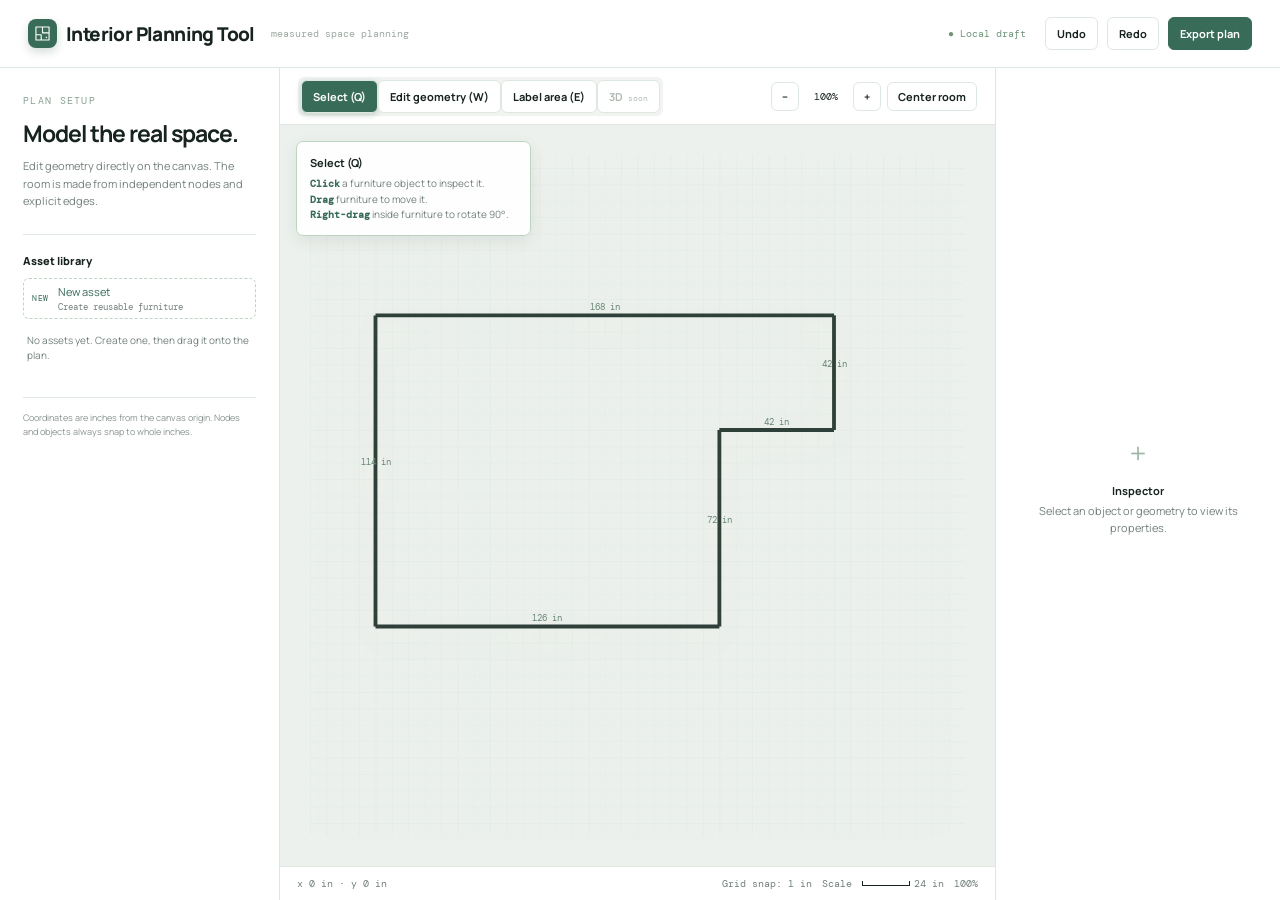
==== floorplan/index.html @ 4acb8b2d "Add floorplan tool" ====
<!doctype html><html lang="en"><head><meta charset="UTF-8"><meta name="viewport" content="width=device-width,initial-scale=1"><title>Interior Planning Tool</title><link rel="stylesheet" href="styles.css"></head><body>
<header class="topbar"><div class="brand"><span class="mark" aria-hidden="true"><svg viewBox="0 0 32 32" role="presentation"><path d="M6 6h20v20H6zM16 6v9h10M6 18h8v8"/><path d="M21 21h2v2h-2z"/></svg></span><span>Interior Planning Tool</span><small>measured space planning</small></div><div class="top-actions"><span id="saveState">● Local draft</span><button id="undoBtn">Undo</button><button id="redoBtn">Redo</button><button id="exportBtn" class="primary">Export plan</button></div></header>
<main class="shell"><aside class="left-panel"><div class="eyebrow">Plan setup</div><h1>Model the real space.</h1><p class="lede">Edit geometry directly on the canvas. The room is made from independent nodes and explicit edges.</p><div class="section-title">Geometry mode</div><div class="gesture-card"><div class="gesture"><b>Double-click</b><span>Blank space → add node</span></div><div class="gesture"><b>Left-drag</b><span>Node → move it</span></div><div class="gesture"><b>Right-drag</b><span>Node → draw an edge</span></div></div><label class="check"><input id="orthogonal" type="checkbox" checked> Prefer horizontal / vertical edges</label><label class="check"><input id="gridSnap" type="checkbox" checked> Snap to 1 in</label><div class="hint" id="drawStatus">Enter Edit geometry mode to edit the room directly.</div><div class="section-title with-action"><span>Objects</span><button id="newAsset">+ New asset</button></div><div class="tabs"><button class="tab active" data-tab="assets">Asset library</button><button class="tab" data-tab="builtins">Built-ins</button></div><div id="library"></div><div class="asset-note">Coordinates are inches from the canvas origin. Nodes always land on integer coordinates when snapping is on.</div></aside>
<section class="stage-area"><div class="toolbar"><div class="mode-buttons"><button class="mode active" data-mode="select">Select</button><button class="mode" data-mode="geometry">Edit geometry</button><button class="mode" data-mode="measure">Measure</button><button class="mode disabled" disabled title="3D view is not implemented in this prototype">3D <small>soon</small></button></div><div class="view-actions"><button id="zoomOut">−</button><span id="zoomValue">100%</span><button id="zoomIn">+</button><button id="fitView">Center room</button></div></div><div id="stage" class="stage"><svg id="plan" viewBox="0 0 240 180" preserveAspectRatio="xMidYMid meet"><defs><pattern id="grid" width="6" height="6" patternUnits="userSpaceOnUse"><path d="M 6 0 L 0 0 0 6" fill="none" stroke="#dce6df" stroke-width=".28"/></pattern><filter id="shadow"><feDropShadow dx="0" dy="3" stdDeviation="3" flood-opacity=".12"/></filter></defs><rect id="stageGrid" x="-100000" y="-100000" width="200000" height="200000" fill="url(#grid)"/><g id="roomLayer"></g><g id="measureLayer"></g><g id="objectLayer"></g><g id="clearanceLayer"></g><g id="uiLayer"></g></svg><div id="emptyOverlay" class="empty-overlay">Enter Edit geometry, then double-click to add a node</div></div><div class="statusbar"><span id="cursorReadout">x 0 in · y 0 in</span><span class="scale-wrap"><span id="snapReadout">Grid snap: 1 in</span><span>Scale</span><span id="scaleBar" class="scale-bar"><i></i><b>24 in</b></span><span id="zoomLabel">100%</span></span></div></section>
<aside id="inspector" class="right-panel"><div class="placeholder"><span class="placeholder-icon">＋</span><strong>Select geometry</strong><span>Edit coordinates, dimensions, and collision behavior here.</span></div></aside></main>
<dialog id="assetDialog"><form method="dialog"><div class="dialog-head"><div><div class="eyebrow">Asset library</div><h2>Create an asset</h2></div><button value="cancel" class="close">×</button></div><label>Name<input id="assetName" value="Custom furniture"></label><div class="form-row"><label>Width (in)<input id="assetW" type="number" value="36"></label><label>Depth (in)<input id="assetD" type="number" value="36"></label></div><label class="check"><input id="assetLegs" type="checkbox" checked> Has visible legs / supports</label><menu><button value="cancel">Cancel</button><button id="saveAsset" value="default" class="primary">Create asset</button></menu></form></dialog><script src="bootstrap.js"></script><script src="app.js"></script><link rel="stylesheet" href="enhancements.css"><script src="enhancements.js"></script><link rel="stylesheet" href="layout.css"><script src="layout.js"></script><script src="stable.js"></script><link rel="stylesheet" href="clearance.css"><script src="clearance.js"></script><script src="persistence.js"></script></body></html>
---- floorplan/styles.css ----
@import url('https://fonts.googleapis.com/css2?family=DM+Mono:wght@400;500&family=Manrope:wght@400;500;600;700;800&display=swap');
.gesture-card{border:1px solid var(--line);border-radius:7px;background:#fafcfa;margin-top:12px;padding:9px}.gesture{display:flex;justify-content:space-between;gap:8px;padding:6px 1px;border-bottom:1px solid #edf1ed;font-size:10px}.gesture:last-child{border:0}.gesture b{font:10px 'DM Mono';color:var(--green)}.gesture span{color:var(--muted);text-align:right}.geometry-active{background:var(--green)!important;color:#fff!important}.connect-preview{stroke:var(--green);stroke-width:1.2;stroke-dasharray:2 1;fill:none}.node-coordinate{font:3px 'DM Mono';fill:#6d8475;pointer-events:none}.right-panel .node-note{font:10px 'DM Mono';background:var(--soft);color:var(--green);padding:8px;border-radius:5px;margin:15px 0}
.outline{background:#fff;color:var(--green);border-color:#c4d9c8}.wide.active{background:var(--green);color:#fff}.mode.active{background:var(--green)!important;color:#fff!important;box-shadow:0 2px 6px #396b5944!important}.mode.disabled{color:#b0bbb4;cursor:not-allowed}.mode.disabled small{font:8px 'DM Mono';margin-left:3px}.room-edge{stroke:#2e4039;stroke-width:1.4}.selected-edge{stroke:var(--green);stroke-width:2}.room-node{r:1.6}.selected-node{fill:var(--green);r:2}.measure-line{stroke:var(--orange);stroke-width:1;stroke-dasharray:2 1}.measure-result{font:3.5px 'DM Mono';fill:#a46744}.asset-label{font:3.5px Manrope;fill:#315445;pointer-events:none}.draw-active{cursor:crosshair}.stage svg{user-select:none}.stage{touch-action:none}html,body{height:100%;overflow:hidden}.shell{min-height:0;overflow:hidden}.left-panel,.right-panel{min-height:0;overflow-y:auto}.stage-area{min-height:0}.stage{min-height:0}
.geometry-guide{position:absolute;top:16px;left:16px;width:235px;padding:12px 13px;border:1px solid #bcd5c3;border-radius:7px;background:#ffffffed;box-shadow:0 5px 16px #24372b16;z-index:5;font-size:10px;line-height:1.55;color:var(--muted);pointer-events:none}.geometry-guide strong{display:block;color:var(--ink);font-size:11px;margin-bottom:5px}.geometry-guide b{font-family:'DM Mono';color:var(--green)}
.named-area{fill:#9fc7aa35;stroke:#739b7d;stroke-width:.5;stroke-dasharray:2 1;pointer-events:none}.named-area-label{font:4px Manrope;fill:#4c765b;font-weight:700;pointer-events:none}
.candidate-area{fill:#d98d5540;stroke:#d98d55;stroke-width:1;stroke-dasharray:2 1;pointer-events:none}.area-form-button{width:100%;margin-top:15px;padding:9px;border:1px solid #c4d9c8;background:var(--soft);border-radius:5px;color:var(--green);font:10px Manrope;font-weight:700;cursor:pointer}
.named-area-label{cursor:grab}.label-leader{stroke:#739b7d;stroke-width:.45;stroke-dasharray:1.5 1;pointer-events:none}.named-area-label:active{cursor:grabbing}
.area-candidate{display:block;width:100%;text-align:left;margin-top:8px;padding:9px;border:1px solid var(--line);background:#fafcfa;border-radius:5px;color:var(--ink);font:10px Manrope;cursor:pointer}.area-candidate:hover{border-color:#a8c8af;background:var(--soft)}
.area-label-browser{display:flex;flex-direction:column;gap:7px;margin-top:16px}.area-label-row{display:flex;gap:6px;align-items:stretch}.area-label-select{flex:1;text-align:left;padding:9px 10px;border:1px solid var(--line);background:#fafcfa;border-radius:5px;color:var(--ink);cursor:pointer}.area-label-select:hover{border-color:#a8c8af;background:var(--soft)}.area-label-select strong,.area-label-select small{display:block}.area-label-select strong{font:11px Manrope}.area-label-select small{margin-top:3px;color:var(--muted);font:9px 'DM Mono'}.area-label-row.orphaned .area-label-select{border-color:#e5b9a8;background:#fff8f4}.area-label-row.orphaned .area-label-select small{color:#ac6048}.area-label-delete{align-self:stretch;padding:0 9px;border:1px solid #eed4cb;background:#fff5f2;border-radius:5px;color:#ac6048;font:10px Manrope;font-weight:700;cursor:pointer}.empty-label-list{color:var(--muted);font-size:10px;line-height:1.5;margin-top:16px;padding:12px 2px}
.area-editor{padding-top:6px}.area-editor label{display:block!important;text-transform:none!important;letter-spacing:0!important;font:11px Manrope!important;color:var(--ink)!important;margin:0 0 9px!important}.area-editor input{display:block;width:100%;margin-top:6px;padding:9px;border:1px solid var(--line);border-radius:5px;font:12px Manrope}.area-delete{width:100%;margin-top:8px;padding:9px;border:1px solid #eed4cb;background:#fff5f2;border-radius:5px;color:#ac6048;font:10px Manrope;font-weight:700;cursor:pointer}
.asset-editor{border-top:1px solid var(--line);margin-top:18px;padding-top:16px}.asset-editor h3{font-size:0;margin:0 0 12px}.asset-editor h3::after{content:'Furniture asset';font:10px 'DM Mono';letter-spacing:1.3px;text-transform:uppercase;color:#89a191}.asset-editor .sub{display:none}.asset-editor label{display:block;font:9px 'DM Mono';text-transform:uppercase;letter-spacing:.5px;color:var(--muted);margin:10px 0}.asset-editor input{display:block;width:100%;margin-top:5px;padding:8px;border:1px solid var(--line);border-radius:5px;font:12px Manrope}.asset-editor .form-row{display:flex;gap:8px}.asset-editor .form-row label{flex:1}.asset-editor button{width:100%;margin-top:8px;padding:8px;border-radius:5px;font:10px Manrope;font-weight:700;cursor:pointer}.asset-save{border:1px solid #c4d9c8;background:var(--soft);color:var(--green)}.asset-delete{border:1px solid #eed4cb;background:#fff5f2;color:#ac6048}.empty-library{color:var(--muted);font-size:10px;line-height:1.5;padding:14px 4px}.library-item{cursor:grab}.leg-shape,.collision-shape,.asset-label{pointer-events:none}
.asset-editor .eyebrow{margin-bottom:12px}.drag-preview{position:absolute;z-index:8;border:1.5px dashed var(--green);background:#dcebe099;border-radius:5px;pointer-events:none;display:none;transform:translate(-50%,-50%);font:10px Manrope;color:var(--green);align-items:center;justify-content:center}.asset-editor .sub{display:none}
.mark{width:32px;height:32px;border-radius:9px;background:linear-gradient(145deg,#4c836d,#285343);color:#fff;display:grid;place-items:center;box-shadow:0 4px 10px #28534333}.mark svg{width:21px;height:21px;fill:none;stroke:currentColor;stroke-linecap:round;stroke-linejoin:round;stroke-width:1.7}.mark svg path:last-child{fill:currentColor;stroke:none}
:root{--ink:#17231f;--muted:#73807a;--line:#dfe7e1;--green:#396b59;--soft:#edf4ee;--orange:#d98d55;--purple:#786b9e}*{box-sizing:border-box}body{margin:0;background:#f5f7f4;color:var(--ink);font-family:Manrope,Arial,sans-serif}.topbar{height:68px;background:#fff;border-bottom:1px solid var(--line);display:flex;align-items:center;justify-content:space-between;padding:0 28px}.brand{font-size:19px;font-weight:800;letter-spacing:-.6px;display:flex;align-items:center;gap:9px}.brand small{font:10px 'DM Mono';color:#9ca8a0;letter-spacing:0;margin-left:7px}.mark{width:29px;height:29px;border-radius:8px;background:var(--green);color:#fff;display:grid;place-items:center}.top-actions{display:flex;gap:9px;align-items:center}.top-actions button,.toolbar button,.section-title button{font:11px Manrope;font-weight:700;border:1px solid var(--line);background:#fff;border-radius:6px;padding:8px 11px;color:var(--ink);cursor:pointer}.top-actions .primary,.primary{background:var(--green);border-color:var(--green);color:white}.top-actions span{font:10px 'DM Mono';color:#6f9379;margin-right:10px}.shell{height:calc(100vh - 68px);display:grid;grid-template-columns:280px minmax(500px,1fr) 285px}.left-panel,.right-panel{background:#fff;padding:26px 23px}.left-panel{border-right:1px solid var(--line)}.right-panel{border-left:1px solid var(--line)}.eyebrow{font:10px 'DM Mono';letter-spacing:1.3px;text-transform:uppercase;color:#89a191;margin-bottom:10px}h1{font-size:23px;letter-spacing:-1px;margin:0 0 8px}.lede{color:var(--muted);font-size:11px;line-height:1.6;margin:0 0 24px}.section-title{border-top:1px solid var(--line);padding-top:18px;margin-top:18px;font-size:11px;font-weight:800}.section-title.with-action{display:flex;justify-content:space-between;align-items:center}.section-title button{font-size:10px;padding:5px 7px;color:var(--green);background:var(--soft);border-color:#d3e3d6}.wide{width:100%;padding:11px;border-radius:6px;border:1px solid #c4d9c8;margin-top:12px;font:11px Manrope;font-weight:800;cursor:pointer}.green{background:var(--soft);color:var(--green)}.hint{font:9px 'DM Mono';line-height:1.5;color:#89948e;margin:9px 2px 12px}.check{display:flex;align-items:center;gap:7px;color:var(--muted);font:10px Manrope;margin:8px 0}.check input{accent-color:var(--green)}.tabs{display:flex;background:#f2f5f2;border-radius:6px;padding:3px;margin-top:13px}.tab{border:0;background:transparent;border-radius:4px;flex:1;padding:7px 3px;font:10px Manrope;color:var(--muted);cursor:pointer}.tab.active{background:#fff;box-shadow:0 1px 3px #0001;color:var(--ink);font-weight:700}.library-item{display:flex;align-items:center;gap:9px;width:100%;border:1px solid transparent;background:#fafcfa;border-radius:6px;padding:9px 8px;margin-top:7px;text-align:left;cursor:pointer}.library-item:hover{border-color:#bcd6c4}.swatch{width:26px;height:26px;border-radius:5px;background:#e8f1e9;display:grid;place-items:center;color:var(--green);font-size:14px}.library-item strong{font:11px Manrope}.library-item small{display:block;font:9px 'DM Mono';color:var(--muted);margin-top:2px}.asset-note{font-size:9px;color:#89948e;line-height:1.6;border-top:1px solid var(--line);margin-top:20px;padding-top:13px}.stage-area{min-width:0;display:flex;flex-direction:column}.toolbar{height:57px;background:#fff;border-bottom:1px solid var(--line);display:flex;align-items:center;justify-content:space-between;padding:0 18px}.mode-buttons{display:flex;background:#f1f4f1;border-radius:6px;padding:3px}.mode{border:0;background:transparent;padding:7px 11px;border-radius:4px;font:10px Manrope;color:var(--muted);cursor:pointer}.mode.active{background:#fff;box-shadow:0 1px 3px #0001;color:var(--ink);font-weight:700}.view-actions{display:flex;align-items:center;gap:6px}.view-actions button{padding:6px 10px}.view-actions span{font:10px 'DM Mono';width:42px;text-align:center}.stage{position:relative;flex:1;overflow:hidden;background:#edf1ed;background-image:radial-gradient(#d4ded6 1px,transparent 1px);background-size:20px 20px;padding:30px}.stage svg{width:100%;height:100%;display:block;filter:drop-shadow(0 12px 18px #253a3012)}.empty-overlay{position:absolute;top:50%;left:50%;transform:translate(-50%,-50%);padding:10px 13px;border:1px solid #bfd3c4;border-radius:6px;background:#fff;box-shadow:0 3px 10px #0001;color:var(--green);font:11px Manrope;font-weight:700;pointer-events:none}.statusbar{height:34px;background:#fff;border-top:1px solid var(--line);display:flex;align-items:center;justify-content:space-between;padding:0 17px;color:var(--muted);font:10px 'DM Mono'}.scale-wrap{display:flex;align-items:center;gap:10px}.scale-bar{display:flex;align-items:center;gap:4px}.scale-bar i{width:48px;height:5px;border-left:1px solid var(--ink);border-right:1px solid var(--ink);border-bottom:1px solid var(--ink);display:inline-block}.scale-bar b{font-weight:400}.right-panel{overflow:auto}.placeholder{height:100%;display:flex;flex-direction:column;justify-content:center;align-items:center;text-align:center;color:var(--muted);font-size:11px;line-height:1.6}.placeholder strong{color:var(--ink);margin:9px 0 2px}.placeholder-icon{font-size:26px;color:#9eb7a5}.inspector-head{border-bottom:1px solid var(--line);padding-bottom:15px}.inspector h2{font-size:18px;letter-spacing:-.5px;margin:0 0 3px}.sub{font:9px 'DM Mono';color:var(--muted);text-transform:uppercase}.inspector-rule{border-top:1px solid var(--line);margin:18px 0 14px}.inspector label,.dialog-head+label,.dialog-head~label{display:block;font:9px 'DM Mono';text-transform:uppercase;letter-spacing:.5px;color:var(--muted);margin:12px 0}.inspector input,.inspector select,.dialog input{width:100%;display:block;margin-top:5px;padding:8px;border:1px solid var(--line);border-radius:5px;font:12px Manrope;color:var(--ink)}.form-row{display:flex;gap:10px}.form-row label{flex:1}.pill{display:inline-block;padding:4px 7px;border-radius:20px;background:var(--soft);color:var(--green);font:9px 'DM Mono';margin-top:10px}.warning{background:#fff5ee;color:#a46744;border-radius:5px;padding:8px;font-size:10px;line-height:1.5;margin-top:15px}.danger{width:100%;background:#fff5f2;color:#ac6048;border:1px solid #eed4cb;border-radius:5px;padding:9px;font:10px Manrope;font-weight:700;margin-top:15px;cursor:pointer}.node{cursor:pointer}.room-node{fill:#fff;stroke:var(--green);stroke-width:1.2}.measure-text{font:3.3px 'DM Mono';fill:#668475}.draw-active{cursor:crosshair}.drawing-line{fill:none;stroke:var(--green);stroke-width:1.2;stroke-dasharray:2 1}.asset-shape{cursor:move;stroke-width:.8}.selected-shape{stroke:#17231f;stroke-width:1.4}.collision-shape{fill:#d98d5530;stroke:#d98d55;stroke-dasharray:1.4 1.1;stroke-width:.6;pointer-events:none}.leg-shape{fill:#8b795c;stroke:#fff;stroke-width:.3}.builtin-shape{fill:#f1e4d8;stroke:#be855e;stroke-width:.8;cursor:pointer}.builtin-label{font:3.5px Manrope;fill:#855a39;pointer-events:none}.room-fill{fill:#fff;stroke:#2e4039;stroke-width:1.5}.vertex-handle{fill:#fff;stroke:var(--green);stroke-width:1;cursor:pointer}.vertex-handle.active{fill:var(--green)}dialog{border:0;border-radius:9px;padding:0;box-shadow:0 20px 60px #17231f44;color:var(--ink);width:350px}dialog::backdrop{background:#17231f44}.dialog-head{display:flex;justify-content:space-between;align-items:start;padding:22px 22px 5px}.dialog-head h2{margin:0;font-size:19px}.close{border:0;background:transparent;font-size:22px;color:var(--muted);cursor:pointer}dialog form{padding-bottom:17px}dialog form>label,dialog form>.form-row,dialog form>.check{margin-left:22px;margin-right:22px}dialog menu{display:flex;justify-content:flex-end;gap:7px;margin:18px 22px 0;padding:12px 0 0;border-top:1px solid var(--line)}dialog menu button{border:1px solid var(--line);background:#fff;border-radius:5px;padding:8px 11px;font:11px Manrope;cursor:pointer}
---- floorplan/enhancements.css ----
/* Furniture inspector refinements. */
.asset-editor label.check {
  display: flex;
  align-items: center;
  justify-content: space-between;
  gap: 12px;
  line-height: 1.35;
}

.asset-editor label.check input {
  order: 2;
  flex: 0 0 auto;
  width: 16px;
  height: 16px;
  margin: 0;
}

.asset-form-note {
  color: var(--muted);
  font: 9px 'DM Mono';
  line-height: 1.5;
  margin: -4px 0 13px;
}

.asset-status {
  border-top: 1px solid var(--line);
  color: var(--muted);
  font: 9px 'DM Mono';
  line-height: 1.6;
  margin-top: 16px;
  padding-top: 12px;
}

.right-asset-editor input[readonly] {
  background: #f7faf7;
  color: var(--muted);
}

.collision-shape {
  display: none;
}

.selected-shape + .collision-shape {
  display: block;
}
---- floorplan/layout.css ----
/* Asset-library-only left rail. */
.left-panel .section-title.with-action {
  display: block;
  color: var(--green);
  font-size: 12px;
  letter-spacing: .2px;
}

.left-panel .section-title.with-action button {
  display: none;
}

.new-asset-row {
  min-height: 36px;
  padding: 5px 8px;
  margin-top: 10px;
  background: #fff;
  border: 1px dashed #bcd6c4;
}

.new-asset-row .swatch {
  display: none;
}

.new-asset-row .new-asset-mark {
  flex: 0 0 auto;
  color: var(--green);
  font: 8px 'DM Mono';
  letter-spacing: .5px;
}

.new-asset-row strong {
  color: var(--green);
}

.new-asset-row small {
  color: var(--muted);
}

.mode.active {
  background: var(--green) !important;
  color: #fff !important;
  box-shadow: 0 2px 6px #396b5944 !important;
}

.asset-shape:not(.builtin-shape) {
  fill: #dceade;
  stroke: #6b9479;
}

.asset-shape.selected-shape {
  fill: #e8f3e9;
  stroke: var(--green);
}

.rotation-center {
  fill: #fff;
  stroke: var(--orange);
  stroke-width: 1;
}

.rotation-center-cross {
  stroke: var(--orange);
  stroke-width: .7;
  pointer-events: none;
}
---- floorplan/clearance.css ----
/* Collision and clearance visualization. */
.stage {
  background-image: none;
}

.asset-shape:not(.collision-furniture) {
  fill-opacity: .5;
  stroke-opacity: .75;
}

.asset-shape.collision-furniture {
  opacity: .38;
  fill: #efaaa0 !important;
  stroke: #c8564b !important;
}

.room-edge.doorway-edge {
  stroke: #9b6546;
  stroke-width: 2;
}

.room-edge.sliding-door-edge {
  stroke: #4f7fa3;
  stroke-width: 2;
}

.room-edge.sliding-door-part-edge {
  stroke: #7868a6;
  stroke-dasharray: 4 2;
  stroke-width: 1.9;
}

.room-edge.collision-edge {
  stroke: #c8564b !important;
  stroke-width: 2.2 !important;
}

.room-edge.hidden-edge {
  stroke-dasharray: 3 2;
  opacity: .42;
}

.room-edge.clearance-edge {
  stroke-dasharray: 2 1;
}

.room-edge.clearance-boundary {
  stroke-dasharray: none;
}

.room-edge.collision-edge.hidden-edge {
  opacity: 1;
  stroke-dasharray: 3 2;
}

.collision-edge-overlay {
  fill: none;
  stroke: #c8564b;
  stroke-width: 2.4;
  stroke-linecap: round;
  pointer-events: none;
}

.clearance-surface {
  fill: #b7cdbd2e;
  stroke: #739b7d99;
  stroke-width: .55;
  stroke-dasharray: 3 2;
  pointer-events: none;
}

.clearance-under-furniture {
  fill: #ffffff3d;
  stroke: #ffffff88;
  stroke-width: .5;
  pointer-events: none;
}

.clearance-editor {
  border-top: 1px solid var(--line);
  margin-top: 18px;
  padding-top: 16px;
}

.clearance-editor label {
  display: block;
  color: var(--muted);
  font: 9px 'DM Mono';
  letter-spacing: .5px;
  margin: 10px 0;
  text-transform: uppercase;
}

.clearance-editor input[type="number"] {
  display: block;
  margin-top: 5px;
  padding: 8px;
  width: 100%;
}

.clearance-editor select {
  background: var(--paper, #fff);
  border: 1px solid var(--line);
  border-radius: 4px;
  display: block;
  font: 12px 'DM Mono';
  margin-top: 5px;
  padding: 8px;
  width: 100%;
}

.clearance-editor .edge-clearance-heading {
  margin-top: 18px;
}

.clearance-editor label.check {
  align-items: center;
  display: flex;
  justify-content: space-between;
  line-height: 1.35;
}

.clearance-editor label.check input {
  flex: 0 0 auto;
  height: 16px;
  margin: 0;
  order: 2;
  width: 16px;
}
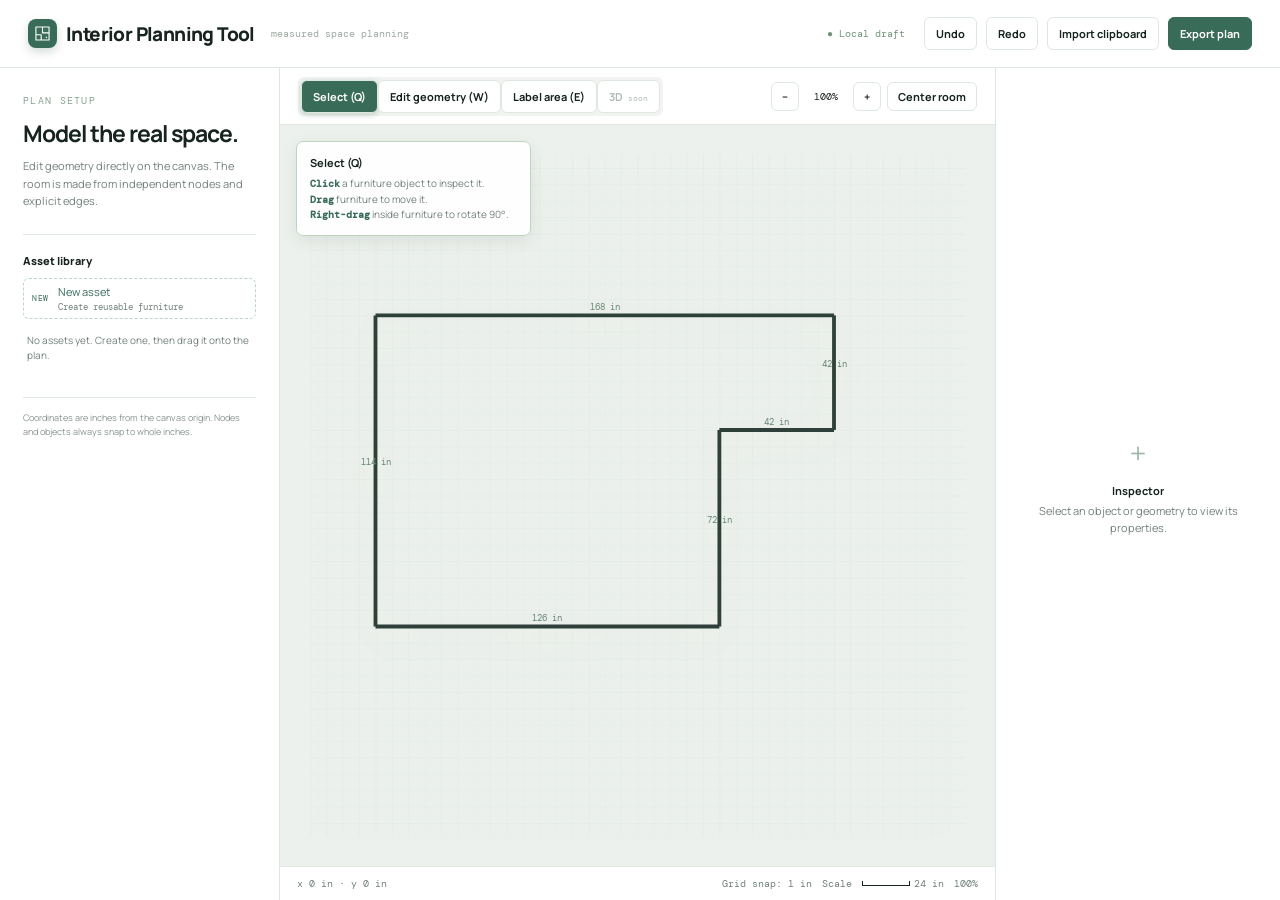
==== commit 3c210229: "Update floorplan tool Adds import from clipboard" ====
--- a/floorplan/index.html
+++ b/floorplan/index.html
@@ -1,5 +1,5 @@
 <!doctype html><html lang="en"><head><meta charset="UTF-8"><meta name="viewport" content="width=device-width,initial-scale=1"><title>Interior Planning Tool</title><link rel="stylesheet" href="styles.css"></head><body>
-<header class="topbar"><div class="brand"><span class="mark" aria-hidden="true"><svg viewBox="0 0 32 32" role="presentation"><path d="M6 6h20v20H6zM16 6v9h10M6 18h8v8"/><path d="M21 21h2v2h-2z"/></svg></span><span>Interior Planning Tool</span><small>measured space planning</small></div><div class="top-actions"><span id="saveState">● Local draft</span><button id="undoBtn">Undo</button><button id="redoBtn">Redo</button><button id="exportBtn" class="primary">Export plan</button></div></header>
+<header class="topbar"><div class="brand"><span class="mark" aria-hidden="true"><svg viewBox="0 0 32 32" role="presentation"><path d="M6 6h20v20H6zM16 6v9h10M6 18h8v8"/><path d="M21 21h2v2h-2z"/></svg></span><span>Interior Planning Tool</span><small>measured space planning</small></div><div class="top-actions"><span id="saveState">● Local draft</span><button id="undoBtn">Undo</button><button id="redoBtn">Redo</button><button id="importClipboardBtn" type="button">Import clipboard</button><button id="exportBtn" class="primary">Export plan</button></div></header>
 <main class="shell"><aside class="left-panel"><div class="eyebrow">Plan setup</div><h1>Model the real space.</h1><p class="lede">Edit geometry directly on the canvas. The room is made from independent nodes and explicit edges.</p><div class="section-title">Geometry mode</div><div class="gesture-card"><div class="gesture"><b>Double-click</b><span>Blank space → add node</span></div><div class="gesture"><b>Left-drag</b><span>Node → move it</span></div><div class="gesture"><b>Right-drag</b><span>Node → draw an edge</span></div></div><label class="check"><input id="orthogonal" type="checkbox" checked> Prefer horizontal / vertical edges</label><label class="check"><input id="gridSnap" type="checkbox" checked> Snap to 1 in</label><div class="hint" id="drawStatus">Enter Edit geometry mode to edit the room directly.</div><div class="section-title with-action"><span>Objects</span><button id="newAsset">+ New asset</button></div><div class="tabs"><button class="tab active" data-tab="assets">Asset library</button><button class="tab" data-tab="builtins">Built-ins</button></div><div id="library"></div><div class="asset-note">Coordinates are inches from the canvas origin. Nodes always land on integer coordinates when snapping is on.</div></aside>
 <section class="stage-area"><div class="toolbar"><div class="mode-buttons"><button class="mode active" data-mode="select">Select</button><button class="mode" data-mode="geometry">Edit geometry</button><button class="mode" data-mode="measure">Measure</button><button class="mode disabled" disabled title="3D view is not implemented in this prototype">3D <small>soon</small></button></div><div class="view-actions"><button id="zoomOut">−</button><span id="zoomValue">100%</span><button id="zoomIn">+</button><button id="fitView">Center room</button></div></div><div id="stage" class="stage"><svg id="plan" viewBox="0 0 240 180" preserveAspectRatio="xMidYMid meet"><defs><pattern id="grid" width="6" height="6" patternUnits="userSpaceOnUse"><path d="M 6 0 L 0 0 0 6" fill="none" stroke="#dce6df" stroke-width=".28"/></pattern><filter id="shadow"><feDropShadow dx="0" dy="3" stdDeviation="3" flood-opacity=".12"/></filter></defs><rect id="stageGrid" x="-100000" y="-100000" width="200000" height="200000" fill="url(#grid)"/><g id="roomLayer"></g><g id="measureLayer"></g><g id="objectLayer"></g><g id="clearanceLayer"></g><g id="uiLayer"></g></svg><div id="emptyOverlay" class="empty-overlay">Enter Edit geometry, then double-click to add a node</div></div><div class="statusbar"><span id="cursorReadout">x 0 in · y 0 in</span><span class="scale-wrap"><span id="snapReadout">Grid snap: 1 in</span><span>Scale</span><span id="scaleBar" class="scale-bar"><i></i><b>24 in</b></span><span id="zoomLabel">100%</span></span></div></section>
 <aside id="inspector" class="right-panel"><div class="placeholder"><span class="placeholder-icon">＋</span><strong>Select geometry</strong><span>Edit coordinates, dimensions, and collision behavior here.</span></div></aside></main>
